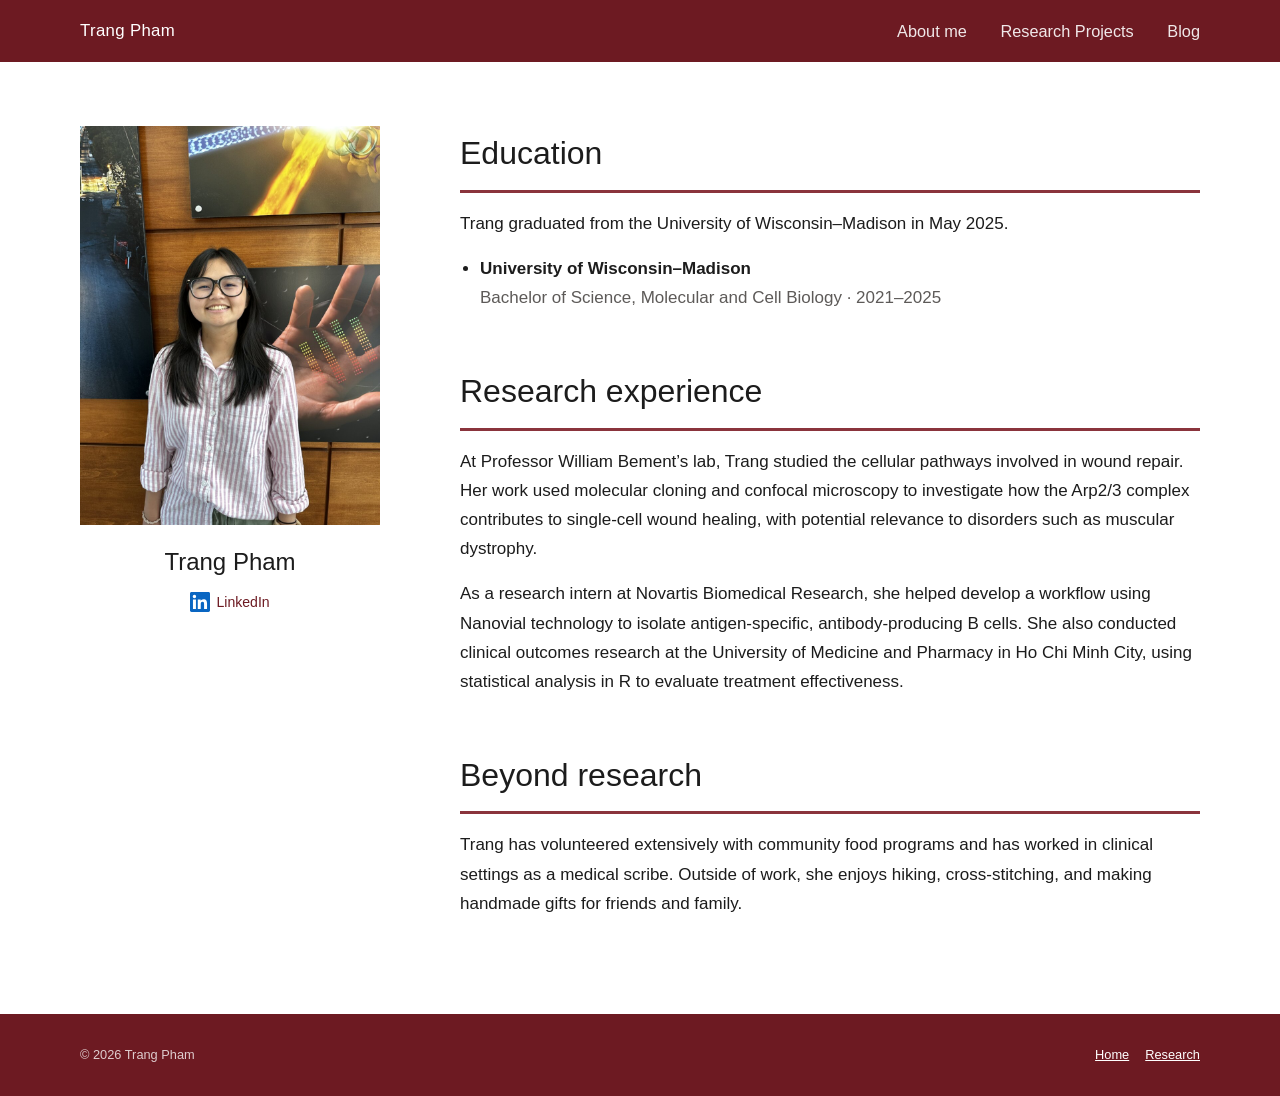
==== about/index.html @ 5fe793a0 "Publish Trang Pham portfolio" ====
<!doctype html><html lang="en"><head><meta charset="utf-8"><meta name="viewport" content="width=device-width,initial-scale=1"><meta name="description" content="About Trang Pham."><title>About | Trang Pham</title><link rel="stylesheet" href="../assets/css/styles.css?v=20260906-1"><script src="../assets/js/main.js" defer></script></head><body>
<a class="skip-link" href="#main">Skip to content</a><header class="site-header"><nav class="nav shell" aria-label="Primary navigation"><a class="brand" href="../">Trang Pham</a><button class="menu-button" type="button" aria-expanded="false" aria-controls="site-menu">Menu</button><ul class="site-menu" id="site-menu"><li><a href="./" aria-current="page">About me</a></li><li class="has-submenu"><a href="../research/">Research Projects</a><button class="submenu-button" type="button" aria-label="Show research projects" aria-expanded="false">⌄</button><ul class="submenu"><li><a href="../research/wound-healing/">Wound Healing</a></li><li><a href="../research/nanovial-technology/">Nanovial Technology</a></li><li><a href="../research/hypertension/">Hypertension Treatments</a></li></ul></li><li><a href="../blog/">Blog</a></li></ul></nav></header>
<main id="main"><section class="section shell about-layout"><aside class="profile-panel"><img src="../assets/images/trang/profile.jpg" alt="Portrait of Trang Pham"><h2>Trang Pham</h2><div class="profile-links"><a href="https://www.linkedin.com/in/trangthpham/"><img src="../assets/icons/linkedin.svg" alt="">LinkedIn</a></div></aside><div><section class="content-block"><h2>Education</h2><p>Trang graduated from the University of Wisconsin–Madison in May 2025.</p><ul class="education-list"><li><strong>University of Wisconsin–Madison</strong><br><span class="muted">Bachelor of Science, Molecular and Cell Biology · 2021–2025</span></li></ul></section><section class="content-block"><h2>Research experience</h2><p>At Professor William Bement’s lab, Trang studied the cellular pathways involved in wound repair. Her work used molecular cloning and confocal microscopy to investigate how the Arp2/3 complex contributes to single-cell wound healing, with potential relevance to disorders such as muscular dystrophy.</p><p>As a research intern at Novartis Biomedical Research, she helped develop a workflow using Nanovial technology to isolate antigen-specific, antibody-producing B cells. She also conducted clinical outcomes research at the University of Medicine and Pharmacy in Ho Chi Minh City, using statistical analysis in R to evaluate treatment effectiveness.</p></section><section class="content-block"><h2>Beyond research</h2><p>Trang has volunteered extensively with community food programs and has worked in clinical settings as a medical scribe. Outside of work, she enjoys hiking, cross-stitching, and making handmade gifts for friends and family.</p></section></div></section></main>
<footer><div class="shell footer-inner"><span>© <span data-year></span> Trang Pham</span><div><a href="../">Home</a><a href="../research/">Research</a></div></div></footer></body></html>
---- assets/css/styles.css ----
:root{--red:#6d1a22;--red-dark:#521319;--red-soft:#f6edef;--ink:#1c1c1c;--muted:#5d5a58;--line:#dfdcda;--paper:#fff;--off:#faf9f7;--serif:"Cormorant Garamond",Georgia,serif;--sans:"Jost",Arial,sans-serif;--nav-h:62px;--max:1120px}
*{box-sizing:border-box}html{scroll-behavior:smooth}body{margin:0;background:var(--paper);color:var(--ink);font-family:var(--sans);font-size:16px;line-height:1.72}img{display:block;max-width:100%}a{color:inherit}.shell{width:min(var(--max),calc(100% - 3rem));margin-inline:auto}.skip-link{position:fixed;z-index:999;top:-5rem;left:1rem;padding:.65rem 1rem;background:#fff;color:var(--red)}.skip-link:focus{top:1rem}
.site-header{position:sticky;z-index:100;top:0;height:var(--nav-h);background:var(--red);color:#fff}.nav{height:100%;display:flex;align-items:center;justify-content:space-between;gap:2rem}.brand{font-size:1rem;text-decoration:none;letter-spacing:.02em}.site-menu{height:100%;display:flex;align-items:center;gap:2.1rem;margin:0;padding:0;list-style:none}.site-menu>li{height:100%;display:flex;align-items:center;position:relative}.site-menu a{text-decoration:none;font-size:.9rem;opacity:.9}.site-menu a:hover,.site-menu a:focus-visible{opacity:1;text-decoration:underline;text-underline-offset:.22rem}.menu-button,.submenu-button{display:none;border:0;background:transparent;color:#fff;cursor:pointer}.submenu{visibility:hidden;position:absolute;top:100%;left:50%;min-width:220px;margin:0;padding:.55rem 0;list-style:none;background:var(--red-dark);box-shadow:0 14px 34px rgba(0,0,0,.2);opacity:0;transform:translate(-50%,-5px);transition:.18s}.submenu a{display:block;padding:.55rem 1rem;white-space:nowrap}.has-submenu:hover .submenu,.has-submenu:focus-within .submenu{visibility:visible;opacity:1;transform:translate(-50%,0)}
.home-hero{position:relative;min-height:540px;color:#fff;background:url('../images/hero.png') center 35%/cover no-repeat}.hero-overlay{position:absolute;inset:0;background:linear-gradient(90deg,rgba(0,0,0,.78),rgba(0,0,0,.52) 50%,rgba(0,0,0,.08))}.hero-content{position:relative;z-index:1;min-height:540px;display:flex;flex-direction:column;justify-content:center;align-items:flex-start;padding-block:4rem}.eyebrow{margin:0 0 .7rem;color:var(--red);font-size:.74rem;font-weight:600;letter-spacing:.13em;text-transform:uppercase}.eyebrow.light{color:#f3d9dd}.hero-content h1{margin:0;font-family:var(--serif);font-size:clamp(3.3rem,7vw,5.7rem);line-height:.92;font-weight:600;letter-spacing:-.025em}.hero-bio{max-width:630px;margin:1.45rem 0 0;color:rgba(255,255,255,.9);font-size:1rem;font-weight:300;line-height:1.75}.button-row{display:flex;flex-wrap:wrap;gap:.75rem;margin-top:1.8rem}.button{display:inline-flex;align-items:center;justify-content:center;padding:.67rem 1.35rem;border:1px solid var(--red);background:var(--red);color:#fff;text-decoration:none;font-size:.86rem;letter-spacing:.035em;transition:.18s}.button:hover{background:var(--red-dark)}.button.light{border-color:rgba(255,255,255,.82);background:transparent}.button.light:hover{background:#fff;color:var(--red)}
.home-cards{display:grid;grid-template-columns:repeat(3,1fr);gap:1.8rem;padding-block:4.5rem 5rem}.home-card{text-align:center}.home-card img{width:100%;aspect-ratio:4/3;object-fit:cover}.home-card h2{margin:1rem 0 .25rem;font-family:var(--serif);font-size:1.45rem;font-weight:500}.home-card p{max-width:290px;margin:0 auto;color:var(--muted);font-size:.9rem}
.page-hero{padding:4.5rem 0 3.2rem;background:var(--off);border-bottom:1px solid var(--line)}.page-hero h1{max-width:850px;margin:0;font-family:var(--serif);font-size:clamp(2.8rem,6vw,4.8rem);line-height:1.04;font-weight:500;letter-spacing:-.025em}.page-hero p:last-child{max-width:690px;margin:1rem 0 0;color:var(--muted);font-size:1.02rem}.section{padding-block:4.5rem}.about-layout{display:grid;grid-template-columns:300px 1fr;gap:5rem;align-items:start}.profile-panel{position:sticky;top:calc(var(--nav-h) + 2rem);text-align:center}.profile-panel img{width:100%;aspect-ratio:1/1;object-fit:cover;object-position:center top}.profile-panel h2{margin:1rem 0 .5rem;font-family:var(--serif);font-size:1.5rem;font-weight:500}.profile-links{display:flex;justify-content:center;flex-wrap:wrap;gap:.8rem}.profile-links a{color:var(--red);font-size:.86rem}.content-block+.content-block{margin-top:3.2rem}.content-block h2{margin:0 0 1rem;padding-bottom:.55rem;border-bottom:1px solid var(--line);font-family:var(--serif);font-size:2rem;font-weight:500}.content-block p{margin:0 0 1rem}.education-list{margin:0;padding-left:1.25rem}.education-list li{margin-bottom:.6rem}.muted{color:var(--muted)}
.project-grid{display:grid;grid-template-columns:repeat(3,1fr);gap:1.4rem}.project-card{border:1px solid var(--line);background:#fff;text-decoration:none;transition:transform .2s,box-shadow .2s}.project-card:hover{transform:translateY(-3px);box-shadow:0 12px 30px rgba(40,20,20,.08)}.project-card img{width:100%;height:190px;object-fit:cover;background:#f0efed}.project-card.contain img{object-fit:contain;padding:.5rem}.project-card-copy{padding:1.25rem}.project-card .institution{margin:0 0 .45rem;color:var(--red);font-size:.7rem;font-weight:600;letter-spacing:.1em;text-transform:uppercase}.project-card h2{margin:0 0 .45rem;font-family:var(--serif);font-size:1.3rem;line-height:1.2;font-weight:600}.project-card p{margin:0;color:var(--muted);font-size:.86rem}
.project-layout{display:grid;grid-template-columns:minmax(0,1fr) 380px;gap:4.5rem;align-items:start}.project-copy h1{margin:0 0 1.6rem;font-family:var(--serif);font-size:clamp(2.5rem,5vw,4rem);font-weight:500;line-height:1.04}.project-copy p{margin:0 0 1.15rem}.project-copy a{color:var(--red)}.project-sidebar{display:grid;gap:1rem}.project-sidebar figure{margin:0}.project-sidebar img{width:100%;max-height:420px;object-fit:contain;background:var(--off)}.project-sidebar figcaption{margin-top:.45rem;color:var(--muted);font-size:.8rem;font-style:italic}.project-nav{display:flex;justify-content:space-between;gap:1rem;margin-top:3rem;padding-top:1.2rem;border-top:1px solid var(--line)}.project-nav a{color:var(--red);font-weight:500}
.blog-list{display:grid}.post-card{display:grid;grid-template-columns:360px 1fr;gap:2rem;padding:2rem 0;border-top:1px solid var(--line);text-decoration:none}.post-card:last-child{border-bottom:1px solid var(--line)}.post-card img{width:100%;aspect-ratio:16/10;object-fit:cover}.post-card time,.post-meta{color:var(--red);font-size:.75rem;font-weight:500;letter-spacing:.08em;text-transform:uppercase}.post-card h2{margin:.4rem 0 .45rem;font-family:var(--serif);font-size:1.8rem;font-weight:500;line-height:1.15}.post-card p{margin:0;color:var(--muted)}.post-layout{width:min(720px,calc(100% - 3rem));margin:auto;padding-block:4.5rem}.post-layout h1{margin:.65rem 0 1.6rem;font-family:var(--serif);font-size:clamp(2.6rem,6vw,4.2rem);font-weight:500;line-height:1.04}.post-body p{margin:0 0 1.25rem}.post-body figure{margin:2rem 0}.post-body figcaption{margin-top:.45rem;color:var(--muted);font-size:.82rem;font-style:italic}.back-link{display:inline-block;margin-bottom:1.5rem;color:var(--red)}
footer{background:var(--red);color:#fff}.footer-inner{min-height:82px;display:flex;align-items:center;justify-content:space-between;gap:2rem;color:rgba(255,255,255,.78);font-size:.8rem}.footer-inner div{display:flex;gap:1rem}.footer-inner a{color:#fff}
@media(max-width:850px){.project-grid{grid-template-columns:1fr 1fr}.about-layout,.project-layout{grid-template-columns:1fr;gap:2.5rem}.profile-panel{position:static;max-width:300px}.project-sidebar{grid-template-columns:1fr 1fr}.post-card{grid-template-columns:260px 1fr}}
@media(max-width:680px){.shell{width:min(var(--max),calc(100% - 2rem))}.menu-button{display:block;padding:.5rem}.site-menu{display:none;position:absolute;top:var(--nav-h);left:0;right:0;height:auto;flex-direction:column;align-items:stretch;gap:0;padding:.7rem 1rem 1rem;background:var(--red-dark)}.site-menu.open{display:flex}.site-menu>li{height:auto;display:block}.site-menu>li>a{display:inline-block;padding:.6rem}.has-submenu{position:relative}.submenu-button{display:inline-block;padding:.6rem;font-size:1rem}.submenu{display:none;visibility:visible;position:static;min-width:0;padding:0 0 .4rem 1rem;box-shadow:none;opacity:1;transform:none;background:transparent}.submenu.open{display:block}.has-submenu:hover .submenu,.has-submenu:focus-within .submenu{transform:none}.home-hero,.hero-content{min-height:500px}.hero-overlay{background:rgba(0,0,0,.63)}.home-cards,.project-grid{grid-template-columns:1fr}.page-hero{padding-block:3.2rem 2.5rem}.section{padding-block:3.5rem}.project-sidebar{grid-template-columns:1fr}.post-card{grid-template-columns:1fr;gap:1rem}.footer-inner{align-items:flex-start;flex-direction:column;justify-content:center;padding-block:1.2rem}.footer-inner div{flex-wrap:wrap}}
@media(prefers-reduced-motion:reduce){html{scroll-behavior:auto}*{transition-duration:.01ms!important}}

/* Original-site scale and rhythm */
.home-hero,.hero-content{min-height:530px}
.hero-overlay{background:linear-gradient(90deg,rgba(0,0,0,.75),rgba(0,0,0,.5) 50%,rgba(0,0,0,.05))}
.hero-content h1{font-size:clamp(2.8rem,5vw,4rem);line-height:1.05;font-weight:700;letter-spacing:0}
.hero-socials{display:flex;gap:.5rem;margin-top:1rem}
.hero-socials a{padding:.25rem .5rem;border:1px solid rgba(255,255,255,.65);color:#fff;text-decoration:none;font-size:.74rem}
.hero-socials a:hover{background:#fff;color:var(--red)}
.hero-bio{max-width:540px;margin-top:1.15rem;font-size:.96rem;line-height:1.8}
.section{padding-block:4rem 5rem}
.section-title{margin:0 0 2rem;padding-bottom:.65rem;border-bottom:1px solid var(--line);font-family:var(--serif);font-size:2rem;font-weight:400;line-height:1.2}
.project-copy h1{font-size:clamp(2rem,3.5vw,2.8rem);font-weight:400;line-height:1.15}
.post-layout h1{font-size:clamp(1.9rem,4vw,2.5rem);font-weight:600;line-height:1.2}
.profile-panel img{height:auto;aspect-ratio:auto;object-fit:contain;object-position:center}
.content-block h2,.section-title{border-bottom-width:2px;border-bottom-color:#c9c5c2}
body{font-size:17px;font-weight:400}
.site-menu a{font-size:1.02rem;font-weight:500}
.brand{font-size:1.05rem;font-weight:500}
.home-hero,.hero-content{min-height:490px}
.hero-bio{font-size:1.04rem;font-weight:400;line-height:1.72}
.home-cards{padding-top:.75rem;padding-bottom:3.5rem}

/* Keep typography consistent across every page. */
:root{--serif:Calibri,"Helvetica Neue",Arial,sans-serif;--sans:Calibri,"Helvetica Neue",Arial,sans-serif}
body{font-family:Calibri,"Helvetica Neue",Arial,sans-serif}
.hero-bio{font-size:1.18rem;line-height:1.62}
.hero-socials{gap:.65rem}
.hero-socials a{display:inline-flex;padding:0;border:0;background:transparent}
.hero-socials a:hover{background:transparent;opacity:.78}
.hero-socials img{width:31px;height:31px;filter:drop-shadow(0 1px 1px rgba(0,0,0,.25))}
.hero-socials img[src*="github"]{filter:brightness(0) invert(1)}
.profile-links{gap:1rem}
.profile-links a{display:inline-flex;align-items:center;gap:.38rem;text-decoration:none;font-size:.88rem}
.profile-links a:hover{text-decoration:underline;text-underline-offset:.2rem}
.profile-links img{width:20px;height:20px;object-fit:contain}
.footer-socials{align-items:center;gap:.8rem!important}
.footer-socials a{display:inline-flex}
.footer-socials img{width:21px;height:21px;filter:brightness(0) invert(1);opacity:.9}
.publication-links{margin:0 0 1.4rem;padding-left:1.25rem}
.publication-links li{margin-bottom:.65rem}

/* Burgundy section rules and Pacific Fusion project media. */
:root{--section-rule:#8a343c}
.content-block h2,.section-title{border-bottom:3px solid var(--section-rule)}
.project-nav{border-top:3px solid var(--section-rule)}
.blog-list{gap:3rem}
.post-card,.post-card:last-child{padding:0;border:0}
.pf-figure img{width:100%;height:auto;background:var(--off)}
.private-note{color:var(--muted);font-style:italic}
.home-hero,.home-cards{overflow-anchor:none}

/* Responsive layout: preserve desktop styling and adapt below phone widths. */
@media(max-width:680px){
  :root{--nav-h:58px}
  body{font-size:16px;line-height:1.62;overflow-wrap:anywhere}
  .shell{width:calc(100% - 1.5rem)}
  .brand{max-width:calc(100% - 72px);overflow:hidden;font-size:.96rem;white-space:nowrap;text-overflow:ellipsis}
  .menu-button{font:inherit;font-weight:600}
  .site-menu{max-height:calc(100vh - var(--nav-h));overflow-y:auto}
  .site-menu a{font-size:1rem}
  .home-hero{min-height:0;background-position:60% center}
  .hero-content{min-height:560px;padding-block:2.75rem;justify-content:center}
  .hero-content h1{font-size:clamp(2.35rem,12vw,3.25rem);line-height:1}
  .hero-socials{margin-top:.85rem}
  .hero-socials img{width:28px;height:28px}
  .hero-bio{max-width:100%;margin-top:1rem;font-size:1.06rem;line-height:1.52}
  .button-row{margin-top:1.25rem;gap:.55rem}
  .button{padding:.6rem 1rem;font-size:.9rem}
  .home-cards{gap:2rem;padding-block:2rem 3rem}
  .home-card img{height:auto;aspect-ratio:auto}
  .home-card h2{margin-top:.7rem;font-size:1.3rem}
  .section{padding-block:2.5rem 3.25rem}
  .section-title{margin-bottom:1.5rem;font-size:1.8rem}
  .about-layout{gap:2.25rem}
  .profile-panel{max-width:none}
  .profile-panel img{width:min(100%,360px);margin-inline:auto}
  .profile-links{display:grid;grid-template-columns:repeat(2,minmax(0,1fr));gap:.65rem;width:min(100%,360px);margin-inline:auto}
  .profile-links a{justify-content:flex-start;min-width:0;padding:.6rem .7rem;font-size:1rem;line-height:1.2;white-space:nowrap}
  .profile-links img{flex:0 0 20px}
  .content-block+.content-block{margin-top:2.4rem}
  .content-block h2{font-size:1.65rem}
  .project-grid{gap:1.25rem}
  .project-card img{height:auto;max-height:none}
  .project-card-copy{padding:1rem}
  .project-card h2{font-size:1.25rem}
  .project-card p{font-size:.95rem}
  .project-layout{gap:2rem}
  .project-copy h1{font-size:2rem;line-height:1.12}
  .project-sidebar{grid-template-columns:1fr}
  .project-nav{align-items:flex-start;flex-direction:column}
  .blog-list{gap:2.75rem}
  .post-card{grid-template-columns:1fr;gap:1rem;padding:0}
  .post-card img{height:auto;aspect-ratio:auto}
  .post-card h2{font-size:1.65rem}
  .post-card p{font-size:1rem}
  .post-layout{width:calc(100% - 1.5rem);padding-block:2.75rem}
  .post-layout h1{font-size:2.1rem}
}

@media(max-width:390px){
  .hero-content{min-height:600px}
  .hero-content h1{font-size:2.25rem}
  .button-row{display:grid;grid-template-columns:1fr 1fr;width:100%}
  .button-row .button:last-child{grid-column:1/-1}
}

@media(max-width:340px){
  .profile-links{grid-template-columns:1fr}
}


/* Mobile homepage: quieter image treatment and a more compact first screen. */
@media(max-width:680px){
  .home-hero{background-position:58% center}
  .hero-overlay{background:rgba(0,0,0,.78)}
  .hero-content{min-height:0;padding-block:2.4rem 2.7rem}
  .hero-content h1{max-width:330px;font-size:2.25rem;line-height:1.02}
  .hero-socials{gap:.55rem;margin-top:.75rem}
  .hero-socials img{width:25px;height:25px}
  .hero-bio{margin-top:.9rem;font-size:.98rem;line-height:1.48}
  .button-row{display:grid;grid-template-columns:1fr 1fr;width:min(100%,330px);gap:.6rem;margin-top:1.15rem}
  .button-row .button{min-height:44px;padding:.55rem .75rem;font-size:.9rem}
  .button-row .button:last-child{grid-column:1/-1}
}
@media(max-width:390px){
  .hero-content{min-height:0}
  .hero-content h1{font-size:2.05rem}
}


/* When project columns stack, keep media with the project before page navigation. */
@media(max-width:850px){
  .project-layout{display:flex;flex-direction:column;gap:2rem}
  .project-copy{display:contents}
  .project-copy>*{order:1}
  .project-sidebar{order:2}
  .project-nav{order:3;margin-top:.75rem}
}

/* Trang portfolio imagery; layout intentionally matches the original portfolio. */
.trang-hero{background-image:url('../images/trang/profile.jpg');background-position:center 47%}
.trang-hero .hero-overlay{background:linear-gradient(90deg,rgba(0,0,0,.83),rgba(0,0,0,.6) 50%,rgba(0,0,0,.12))}
.project-card.contain img{object-fit:contain;padding:.75rem}
@media(max-width:680px){
  .trang-hero{background-position:58% 44%}
  .trang-hero .hero-overlay{background:rgba(0,0,0,.76)}
}
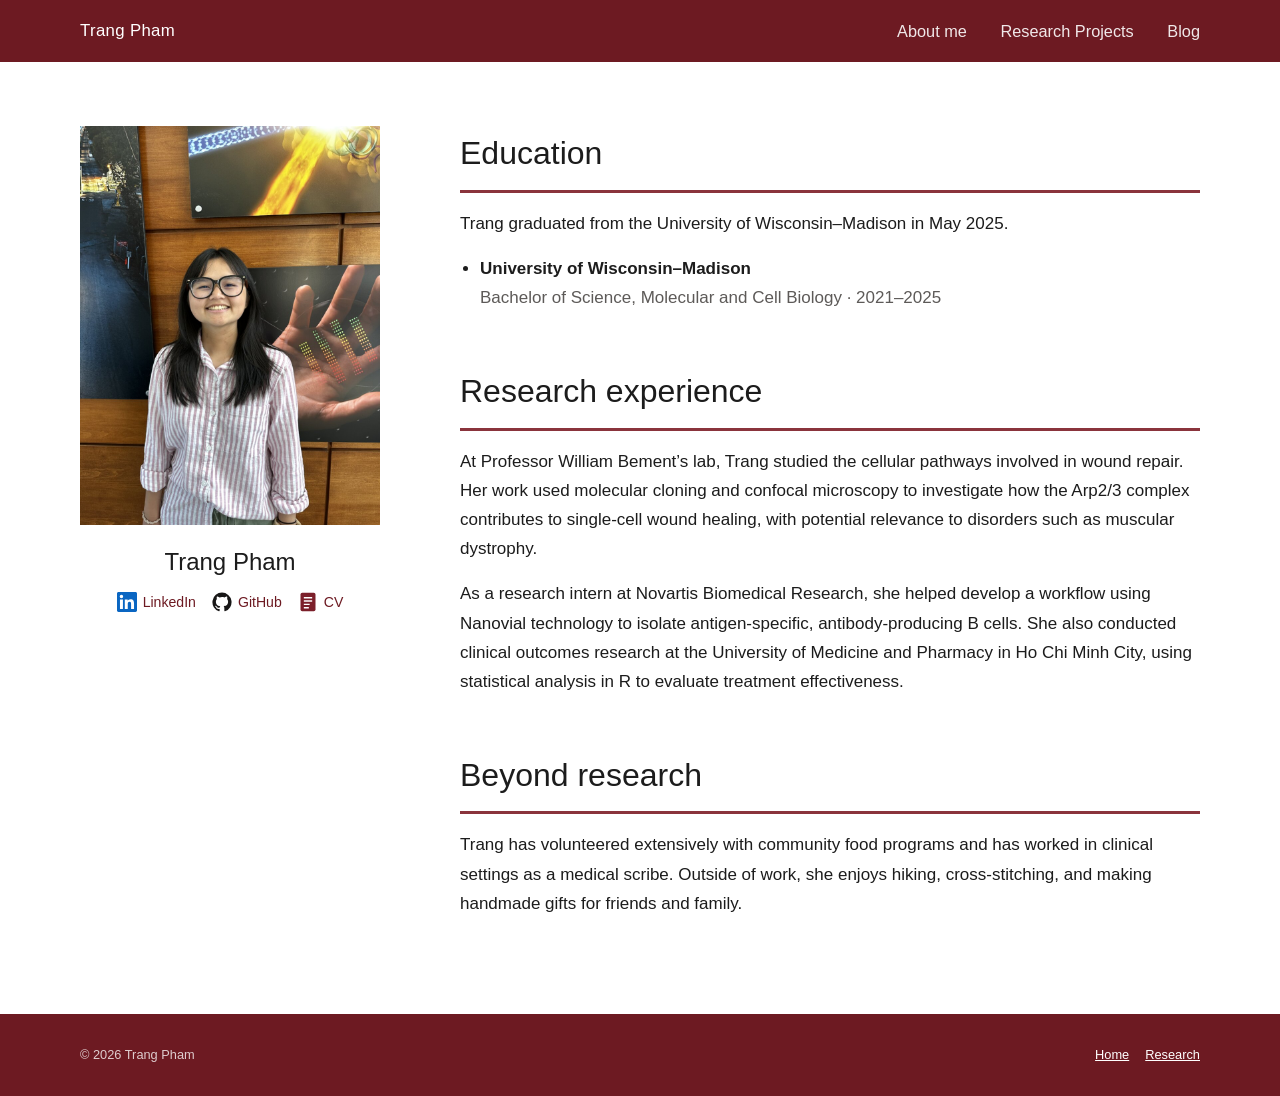
==== commit ac79be4b: "Add GitHub and CV links to About profile" ====
--- a/about/index.html
+++ b/about/index.html
@@ -1,4 +1,4 @@
-<!doctype html><html lang="en"><head><meta charset="utf-8"><meta name="viewport" content="width=device-width,initial-scale=1"><meta name="description" content="About Trang Pham."><title>About | Trang Pham</title><link rel="stylesheet" href="../assets/css/styles.css?v=20260906-1"><script src="../assets/js/main.js" defer></script></head><body>
+<!doctype html><html lang="en"><head><meta charset="utf-8"><meta name="viewport" content="width=device-width,initial-scale=1"><title>About Trang Pham | Molecular and Cell Biology</title><meta name="description" content="Learn about Trang Pham, a UW–Madison Molecular and Cell Biology graduate with experience in cell biology, biotechnology, clinical care, and community service."><link rel="canonical" href="https://trang-th-pham.github.io/about/"><link rel="stylesheet" href="../assets/css/styles.css?v=20260906-2"><script src="../assets/js/main.js" defer></script></head><body>
 <a class="skip-link" href="#main">Skip to content</a><header class="site-header"><nav class="nav shell" aria-label="Primary navigation"><a class="brand" href="../">Trang Pham</a><button class="menu-button" type="button" aria-expanded="false" aria-controls="site-menu">Menu</button><ul class="site-menu" id="site-menu"><li><a href="./" aria-current="page">About me</a></li><li class="has-submenu"><a href="../research/">Research Projects</a><button class="submenu-button" type="button" aria-label="Show research projects" aria-expanded="false">⌄</button><ul class="submenu"><li><a href="../research/wound-healing/">Wound Healing</a></li><li><a href="../research/nanovial-technology/">Nanovial Technology</a></li><li><a href="../research/hypertension/">Hypertension Treatments</a></li></ul></li><li><a href="../blog/">Blog</a></li></ul></nav></header>
-<main id="main"><section class="section shell about-layout"><aside class="profile-panel"><img src="../assets/images/trang/profile.jpg" alt="Portrait of Trang Pham"><h2>Trang Pham</h2><div class="profile-links"><a href="https://www.linkedin.com/in/trangthpham/"><img src="../assets/icons/linkedin.svg" alt="">LinkedIn</a></div></aside><div><section class="content-block"><h2>Education</h2><p>Trang graduated from the University of Wisconsin–Madison in May 2025.</p><ul class="education-list"><li><strong>University of Wisconsin–Madison</strong><br><span class="muted">Bachelor of Science, Molecular and Cell Biology · 2021–2025</span></li></ul></section><section class="content-block"><h2>Research experience</h2><p>At Professor William Bement’s lab, Trang studied the cellular pathways involved in wound repair. Her work used molecular cloning and confocal microscopy to investigate how the Arp2/3 complex contributes to single-cell wound healing, with potential relevance to disorders such as muscular dystrophy.</p><p>As a research intern at Novartis Biomedical Research, she helped develop a workflow using Nanovial technology to isolate antigen-specific, antibody-producing B cells. She also conducted clinical outcomes research at the University of Medicine and Pharmacy in Ho Chi Minh City, using statistical analysis in R to evaluate treatment effectiveness.</p></section><section class="content-block"><h2>Beyond research</h2><p>Trang has volunteered extensively with community food programs and has worked in clinical settings as a medical scribe. Outside of work, she enjoys hiking, cross-stitching, and making handmade gifts for friends and family.</p></section></div></section></main>
+<main id="main"><section class="section shell about-layout"><aside class="profile-panel"><img src="../assets/images/trang/profile.jpg" alt="Portrait of Trang Pham"><h2>Trang Pham</h2><div class="profile-links"><a href="https://www.linkedin.com/in/trangthpham/"><img src="../assets/icons/linkedin.svg" alt="">LinkedIn</a><a href="https://github.com/ttpham2002"><img src="../assets/icons/github.svg" alt="">GitHub</a><a href="../assets/docs/Trang_Pham_CV.pdf"><img src="../assets/icons/cv.svg" alt="">CV</a></div></aside><div><section class="content-block"><h2>Education</h2><p>Trang graduated from the University of Wisconsin–Madison in May 2025.</p><ul class="education-list"><li><strong>University of Wisconsin–Madison</strong><br><span class="muted">Bachelor of Science, Molecular and Cell Biology · 2021–2025</span></li></ul></section><section class="content-block"><h2>Research experience</h2><p>At Professor William Bement’s lab, Trang studied the cellular pathways involved in wound repair. Her work used molecular cloning and confocal microscopy to investigate how the Arp2/3 complex contributes to single-cell wound healing, with potential relevance to disorders such as muscular dystrophy.</p><p>As a research intern at Novartis Biomedical Research, she helped develop a workflow using Nanovial technology to isolate antigen-specific, antibody-producing B cells. She also conducted clinical outcomes research at the University of Medicine and Pharmacy in Ho Chi Minh City, using statistical analysis in R to evaluate treatment effectiveness.</p></section><section class="content-block"><h2>Beyond research</h2><p>Trang has volunteered extensively with community food programs and has worked in clinical settings as a medical scribe. Outside of work, she enjoys hiking, cross-stitching, and making handmade gifts for friends and family.</p></section></div></section></main>
 <footer><div class="shell footer-inner"><span>© <span data-year></span> Trang Pham</span><div><a href="../">Home</a><a href="../research/">Research</a></div></div></footer></body></html>
--- a/assets/css/styles.css
+++ b/assets/css/styles.css
@@ -151,10 +151,15 @@
 }
 
 /* Trang portfolio imagery; layout intentionally matches the original portfolio. */
-.trang-hero{background-image:url('../images/trang/profile.jpg');background-position:center 47%}
-.trang-hero .hero-overlay{background:linear-gradient(90deg,rgba(0,0,0,.83),rgba(0,0,0,.6) 50%,rgba(0,0,0,.12))}
+.trang-hero{background-image:url('../images/trang/hero-camping.jpg');background-position:center 58%}
+.trang-hero .hero-overlay{background:linear-gradient(90deg,rgba(0,0,0,.86),rgba(0,0,0,.6) 52%,rgba(0,0,0,.18))}
 .project-card.contain img{object-fit:contain;padding:.75rem}
+.project-card:focus{outline:none}
+.project-card:focus-visible{outline:3px solid var(--section-rule);outline-offset:3px}
 @media(max-width:680px){
-  .trang-hero{background-position:58% 44%}
+  .trang-hero{background-position:center 60%}
   .trang-hero .hero-overlay{background:rgba(0,0,0,.76)}
+  .home-card img{width:100%;height:auto;max-height:420px;object-fit:cover}
+  .project-card img,.project-card.contain img{width:100%;height:230px;max-height:230px;object-fit:contain;padding:.65rem}
+  .project-sidebar img{height:auto;max-height:520px;object-fit:contain}
 }
